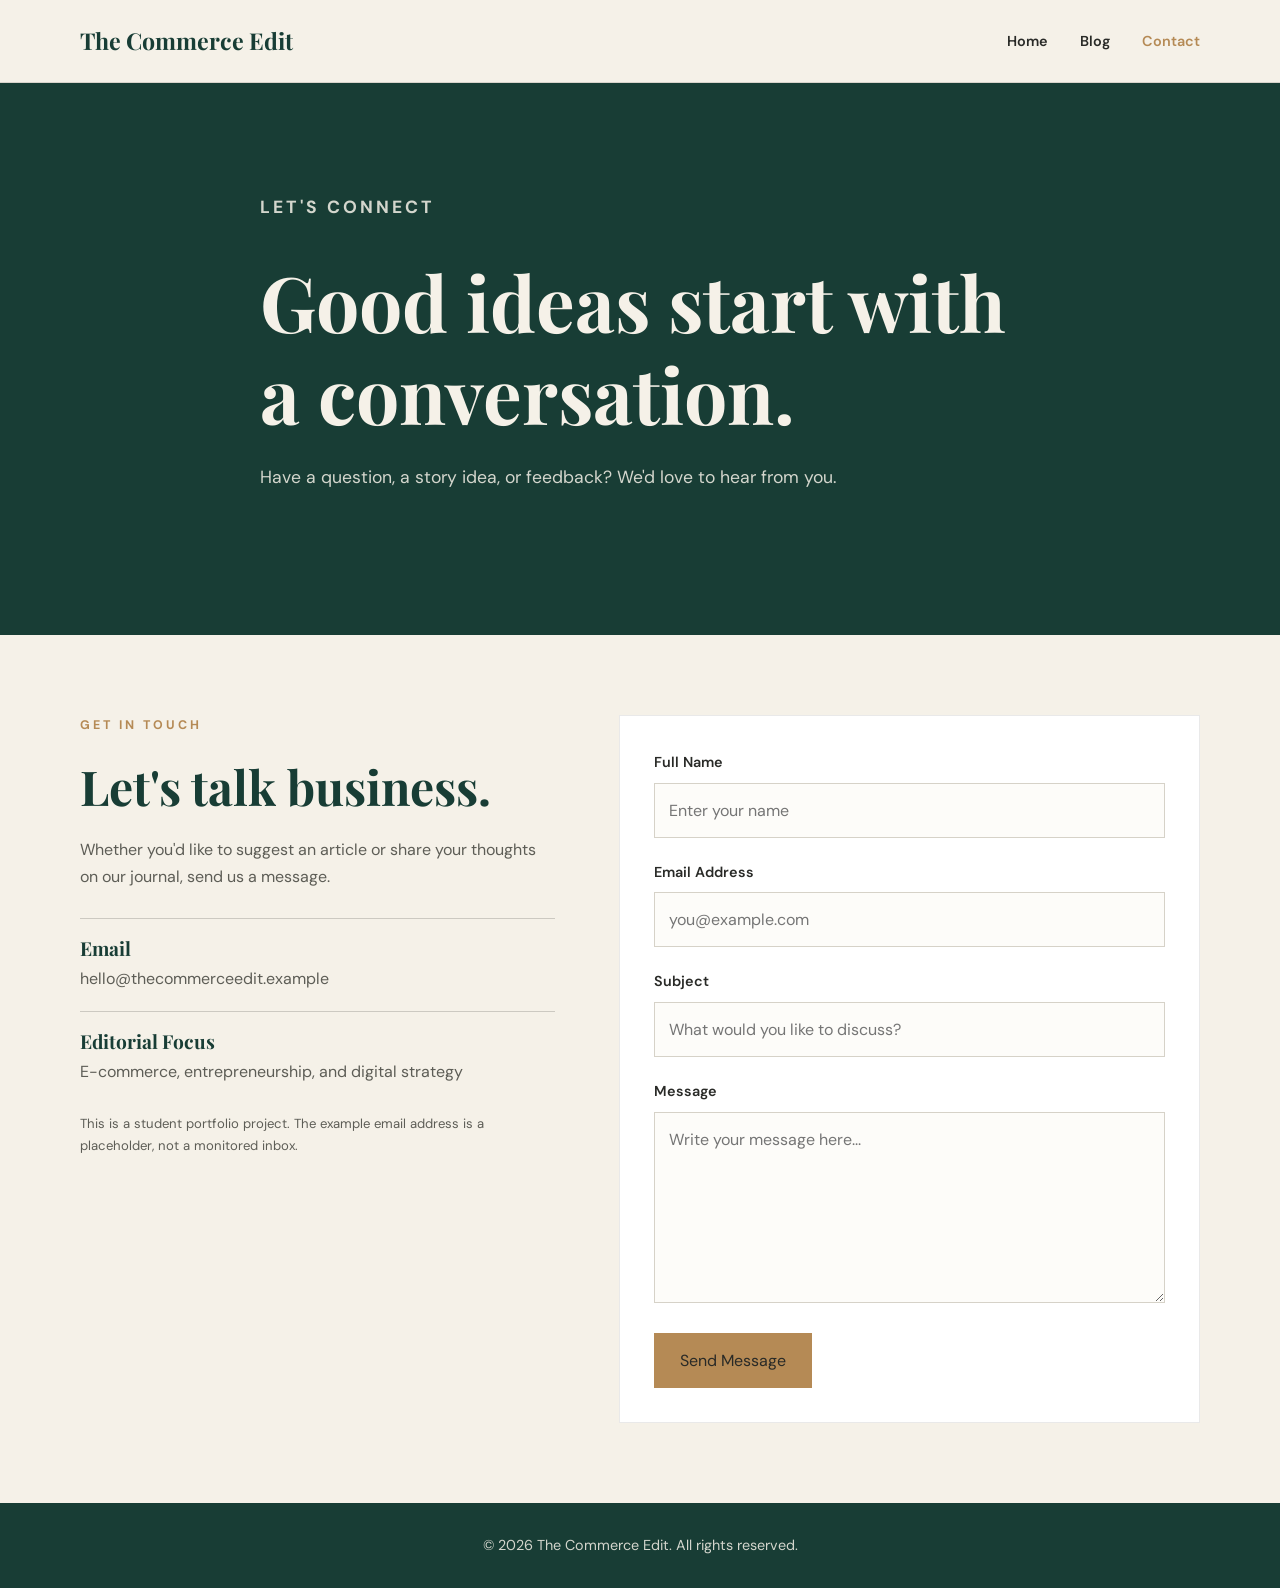
==== contact.html @ e15c84ed "Add Blog and contact page" ====
<!DOCTYPE html>
<html lang="en">
<head>
    <meta charset="UTF-8">
    <meta name="viewport" content="width=device-width, initial-scale=1.0">

    <title>Contact | The Commerce Edit</title>
    <link rel="stylesheet" href="css/style.css">
</head>
<body>

    <!-- Header -->
    <header class="site-header">
        <div class="container navbar">
            <a class="logo" href="index.html">The Commerce Edit</a>

            <nav>
                <ul class="nav-links">
                    <li><a href="index.html">Home</a></li>
                    <li><a href="blog.html">Blog</a></li>
                    <li><a class="active" href="contact.html">Contact</a></li>
                </ul>
            </nav>
        </div>
    </header>

    <main>
        <!-- Page Introduction -->
        <section class="hero">
            <div class="container hero-content">
                <p class="eyebrow">Let's Connect</p>
                <h1>Good ideas start with a conversation.</h1>
                <p>
                    Have a question, a story idea, or feedback?
                    We'd love to hear from you.
                </p>
            </div>
        </section>

        <!-- Contact Section -->
        <section class="section">
            <div class="container contact-layout">

                <div class="contact-info">
                    <p class="eyebrow">Get in Touch</p>
                    <h2>Let's talk business.</h2>
                    <p>
                        Whether you'd like to suggest an article or share
                        your thoughts on our journal, send us a message.
                    </p>

                    <div class="contact-detail">
                        <h3>Email</h3>
                        <p>hello@thecommerceedit.example</p>
                    </div>

                    <div class="contact-detail">
                        <h3>Editorial Focus</h3>
                        <p>E-commerce, entrepreneurship, and digital strategy</p>
                    </div>

                    <p class="contact-note">
                        This is a student portfolio project. The example
                        email address is a placeholder, not a monitored inbox.
                    </p>
                </div>

                <form class="contact-form" action="#" method="post">
                    <div class="form-group">
                        <label for="name">Full Name</label>
                        <input
                            type="text"
                            id="name"
                            name="name"
                            placeholder="Enter your name"
                            required
                        >
                    </div>

                    <div class="form-group">
                        <label for="email">Email Address</label>
                        <input
                            type="email"
                            id="email"
                            name="email"
                            placeholder="you@example.com"
                            required
                        >
                    </div>

                    <div class="form-group">
                        <label for="subject">Subject</label>
                        <input
                            type="text"
                            id="subject"
                            name="subject"
                            placeholder="What would you like to discuss?"
                            required
                        >
                    </div>

                    <div class="form-group">
                        <label for="message">Message</label>
                        <textarea
                            id="message"
                            name="message"
                            rows="6"
                            placeholder="Write your message here..."
                            required
                        ></textarea>
                    </div>

                    <button class="btn contact-submit" type="submit">
                        Send Message
                    </button>
                </form>

            </div>
        </section>
    </main>

    <!-- Footer -->
    <footer class="site-footer">
        <div class="container">
            <p>&copy; 2026 The Commerce Edit. All rights reserved.</p>
        </div>
    </footer>

</body>
</html>
---- css/style.css ----
/* ===== 1. Google Fonts ===== */
@import url('https://fonts.googleapis.com/css2?family=DM+Sans:wght@400;500;600;700&family=Playfair+Display:wght@500;600;700&display=swap');

/* ===== 2. Global Styles ===== */
:root {
    --forest-green: #183D35;
    --warm-ivory: #F5F1E8;
    --charcoal: #292A27;
    --muted-gold: #B58A55;
    --white: #FFFFFF;
}

* {
    margin: 0;
    padding: 0;
    box-sizing: border-box;
}

html {
    scroll-behavior: smooth;
}

body {
    font-family: 'DM Sans', sans-serif;
    background-color: var(--warm-ivory);
    color: var(--charcoal);
    line-height: 1.7;
}

h1, h2, h3 {
    font-family: 'Playfair Display', serif;
    line-height: 1.2;
}

a {
    color: inherit;
    text-decoration: none;
}

img {
    display: block;
    max-width: 100%;
}

.container {
    width: min(1120px, 90%);
    margin-inline: auto;
}

/* ===== 3. Header and Navigation ===== */
.site-header {
    background-color: var(--warm-ivory);
    border-bottom: 1px solid rgba(41, 42, 39, 0.15);
}

.navbar {
    min-height: 82px;
    display: flex;
    justify-content: space-between;
    align-items: center;
    gap: 24px;
}

.logo {
    font-family: 'Playfair Display', serif;
    font-size: 1.45rem;
    font-weight: 700;
    color: var(--forest-green);
}

.nav-links {
    display: flex;
    align-items: center;
    gap: 32px;
    list-style: none;
}

.nav-links a {
    font-size: 0.9rem;
    font-weight: 600;
    transition: color 0.2s ease;
}

.nav-links a:hover,
.nav-links a.active {
    color: var(--muted-gold);
}

/* ===== 4. Home Hero ===== */
.hero {
    background-color: var(--forest-green);
    color: var(--warm-ivory);
    padding: 110px 0;
}

.hero-content {
    max-width: 760px;
}

.eyebrow {
    color: var(--muted-gold);
    text-transform: uppercase;
    letter-spacing: 3px;
    font-size: 0.78rem;
    font-weight: 700;
    margin-bottom: 22px;
}

.hero h1 {
    font-size: clamp(2.8rem, 6vw, 5.3rem);
    margin-bottom: 24px;
}

.hero p {
    max-width: 600px;
    font-size: 1.1rem;
    color: rgba(245, 241, 232, 0.85);
    margin-bottom: 32px;
}

/* ===== 5. Buttons ===== */
.btn {
    display: inline-block;
    padding: 13px 25px;
    background-color: var(--muted-gold);
    color: var(--charcoal);
    font-weight: 700;
    border: 1px solid var(--muted-gold);
    transition: 0.2s ease;
}

.btn:hover {
    background-color: transparent;
    color: var(--warm-ivory);
}

/* ===== 6. General Sections ===== */
.section {
    padding: 80px 0;
}

.section-heading {
    max-width: 650px;
    margin-bottom: 38px;
}

.section-heading h2 {
    font-size: clamp(2rem, 4vw, 3rem);
    color: var(--forest-green);
    margin-bottom: 14px;
}

.section-heading p {
    color: #66665F;
}

/* ===== 7. Footer ===== */
.site-footer {
    background-color: var(--forest-green);
    color: var(--warm-ivory);
    padding: 30px 0;
    text-align: center;
}

.site-footer p {
    font-size: 0.9rem;
    opacity: 0.85;
}

/* ===== 8. Responsive Layout ===== */
@media (max-width: 600px) {
    .navbar {
        padding: 18px 0;
        flex-direction: column;
        gap: 12px;
    }

    .nav-links {
        gap: 22px;
        flex-wrap: wrap;
        justify-content: center;
    }

    .hero {
        padding: 75px 0;
    }

    .section {
        padding: 55px 0;
    }
}



/* ===== Blog Article Cards ===== */
.article-grid {
    display: grid;
    grid-template-columns: repeat(2, minmax(0, 1fr));
    gap: 32px;
}

.article-card {
    background-color: #FFFFFF;
    border: 1px solid rgba(41, 42, 39, 0.1);
    overflow: hidden;
    transition: transform 0.25s ease, box-shadow 0.25s ease;
}

.article-card:hover {
    transform: translateY(-5px);
    box-shadow: 0 12px 28px rgba(24, 61, 53, 0.1);
}

.article-card img {
    width: 100%;
    height: 250px;
    object-fit: cover;
}

.article-content {
    padding: 26px;
}

.article-category {
    color: #936A36;
    font-size: 0.75rem;
    font-weight: 700;
    text-transform: uppercase;
    letter-spacing: 1.5px;
    margin-bottom: 12px;
}

.article-card h3 {
    color: var(--forest-green);
    font-size: 1.6rem;
    margin-bottom: 12px;
}

.article-date {
    color: #77776F;
    font-size: 0.8rem;
    margin-bottom: 16px;
}

.article-preview {
    color: #5D5D56;
    font-size: 0.95rem;
}

@media (max-width: 700px) {
    .article-grid {
        grid-template-columns: 1fr;
    }

    .article-card img {
        height: 230px;
    }
}



/* ===== Contact Page ===== */
.contact-layout {
    display: grid;
    grid-template-columns: 0.9fr 1.1fr;
    gap: 64px;
    align-items: start;
}

.contact-info h2 {
    font-size: clamp(2rem, 4vw, 3rem);
    color: var(--forest-green);
    margin-bottom: 20px;
}

.contact-info > p:not(.eyebrow) {
    color: #5D5D56;
    margin-bottom: 28px;
}

.contact-detail {
    border-top: 1px solid rgba(41, 42, 39, 0.2);
    padding: 18px 0;
}

.contact-detail h3 {
    color: var(--forest-green);
    font-size: 1.2rem;
    margin-bottom: 5px;
}

.contact-detail p {
    color: #5D5D56;
    overflow-wrap: anywhere;
}

.contact-info .contact-note {
    font-size: 0.82rem;
    margin-top: 10px;
}

.contact-form {
    background-color: #FFFFFF;
    padding: 34px;
    border: 1px solid rgba(41, 42, 39, 0.1);
}

.form-group {
    margin-bottom: 22px;
}

.form-group label {
    display: block;
    font-weight: 600;
    font-size: 0.9rem;
    margin-bottom: 8px;
}

.form-group input,
.form-group textarea {
    width: 100%;
    padding: 13px 14px;
    border: 1px solid #D6D2C8;
    background-color: #FDFCF9;
    color: var(--charcoal);
    font: inherit;
    border-radius: 0;
}

.form-group input:focus,
.form-group textarea:focus {
    outline: 2px solid var(--muted-gold);
    outline-offset: 2px;
}

.form-group textarea {
    resize: vertical;
}

.contact-submit {
    font: inherit;
    cursor: pointer;
}

@media (max-width: 700px) {
    .contact-layout {
        grid-template-columns: 1fr;
        gap: 35px;
    }

    .contact-form {
        padding: 22px;
    }
}
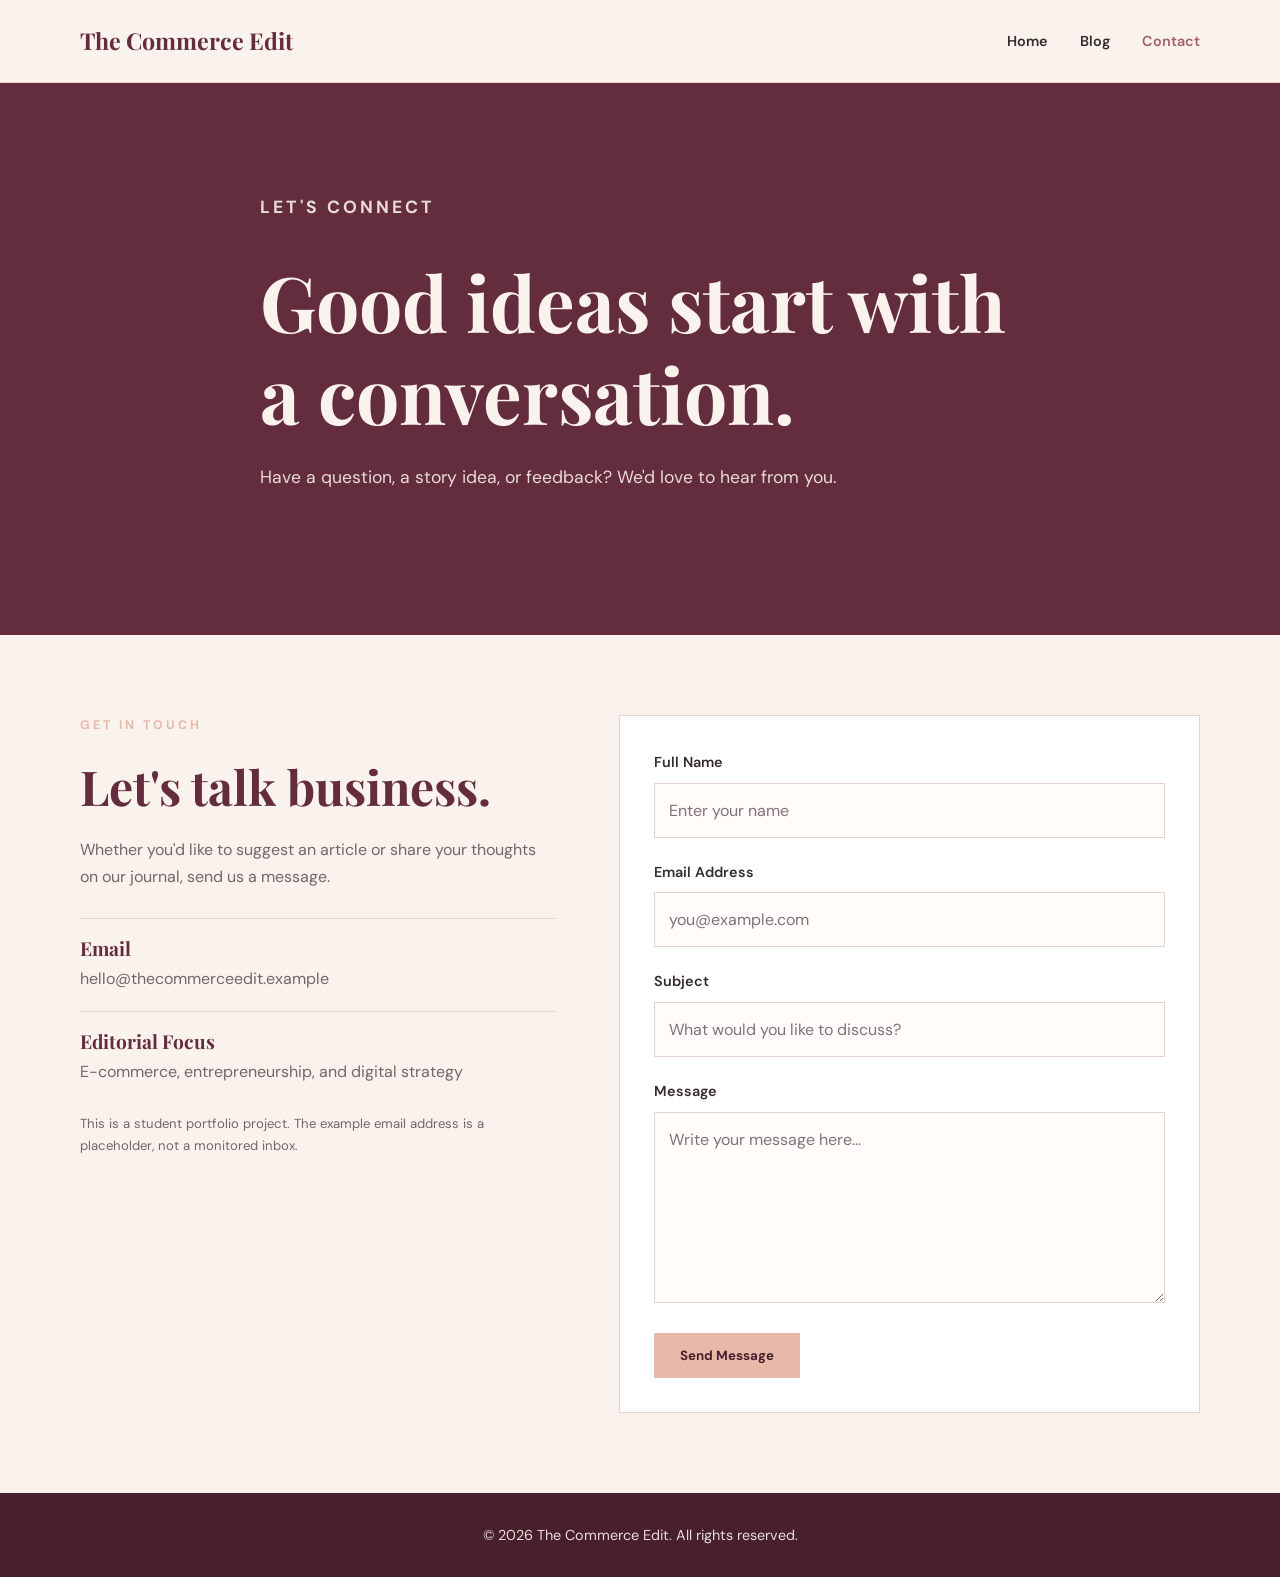
==== commit 79ed4566: "Fix contact form submission behavior" ====
--- a/contact.html
+++ b/contact.html
@@ -66,7 +66,7 @@
                     </p>
                 </div>
 
-                <form class="contact-form" action="#" method="post">
+               <form class="contact-form" id = "contactForm">
                     <div class="form-group">
                         <label for="name">Full Name</label>
                         <input
@@ -127,5 +127,19 @@
         </div>
     </footer>
 
+    
+<script>
+    document.getElementById("contactForm").addEventListener("submit", function(event) {
+        event.preventDefault();
+
+        if (this.checkValidity()) {
+            alert("Thank you for contacting The Commerce Edit!");
+            this.reset();
+        }
+    });
+</script>
+
+
+
 </body>
 </html>
--- a/css/style.css
+++ b/css/style.css
@@ -2,15 +2,25 @@
 /* ===== 1. Google Fonts ===== */
 @import url('https://fonts.googleapis.com/css2?family=DM+Sans:wght@400;500;600;700&family=Playfair+Display:wght@500;600;700&display=swap');
 
-/* ===== 2. Global Styles ===== */
+
+/* ===== 2. Color Theme ===== */
 :root {
-    --forest-green: #183D35;
-    --warm-ivory: #F5F1E8;
-    --charcoal: #292A27;
-    --muted-gold: #B58A55;
+    --forest-green: #642D3D;
+    --warm-ivory: #FAF2ED;
+    --charcoal: #332C2D;
+    --muted-gold: #C28B78;
     --white: #FFFFFF;
-}
-
+
+    --burgundy-dark: #48202D;
+    --blush: #F0DDD5;
+    --rose-accent: #A65F68;
+    --soft-border: #E5D3CD;
+    --muted-text: #75666A;
+    --light-surface: #FFFCFA;
+}
+
+
+/* ===== 3. Global Styles ===== */
 * {
     margin: 0;
     padding: 0;
@@ -28,7 +38,9 @@
     line-height: 1.7;
 }
 
-h1, h2, h3 {
+h1,
+h2,
+h3 {
     font-family: 'Playfair Display', serif;
     line-height: 1.2;
 }
@@ -48,10 +60,11 @@
     margin-inline: auto;
 }
 
-/* ===== 3. Header and Navigation ===== */
+
+/* ===== 4. Header and Navigation ===== */
 .site-header {
     background-color: var(--warm-ivory);
-    border-bottom: 1px solid rgba(41, 42, 39, 0.15);
+    border-bottom: 1px solid var(--soft-border);
 }
 
 .navbar {
@@ -84,10 +97,11 @@
 
 .nav-links a:hover,
 .nav-links a.active {
-    color: var(--muted-gold);
-}
-
-/* ===== 4. Home Hero ===== */
+    color: var(--rose-accent);
+}
+
+
+/* ===== 5. Hero Sections ===== */
 .hero {
     background-color: var(--forest-green);
     color: var(--warm-ivory);
@@ -99,7 +113,7 @@
 }
 
 .eyebrow {
-    color: var(--muted-gold);
+    color: #E8B9A9;
     text-transform: uppercase;
     letter-spacing: 3px;
     font-size: 0.78rem;
@@ -115,27 +129,40 @@
 .hero p {
     max-width: 600px;
     font-size: 1.1rem;
-    color: rgba(245, 241, 232, 0.85);
+    color: rgba(250, 242, 237, 0.88);
     margin-bottom: 32px;
 }
 
-/* ===== 5. Buttons ===== */
+
+/* ===== 6. Buttons ===== */
 .btn {
     display: inline-block;
     padding: 13px 25px;
-    background-color: var(--muted-gold);
-    color: var(--charcoal);
+    background-color: #E8B9A9;
+    color: var(--burgundy-dark);
     font-weight: 700;
-    border: 1px solid var(--muted-gold);
-    transition: 0.2s ease;
+    border: 1px solid #E8B9A9;
+    font-family: 'DM Sans', sans-serif;
+    transition: background-color 0.2s ease,
+                color 0.2s ease,
+                border-color 0.2s ease;
 }
 
 .btn:hover {
-    background-color: transparent;
+    background-color: var(--burgundy-dark);
+    border-color: var(--warm-ivory);
     color: var(--warm-ivory);
 }
 
-/* ===== 6. General Sections ===== */
+.btn:focus-visible,
+.nav-links a:focus-visible,
+.logo:focus-visible {
+    outline: 2px solid var(--rose-accent);
+    outline-offset: 4px;
+}
+
+
+/* ===== 7. General Sections ===== */
 .section {
     padding: 80px 0;
 }
@@ -152,12 +179,13 @@
 }
 
 .section-heading p {
-    color: #66665F;
-}
-
-/* ===== 7. Footer ===== */
+    color: var(--muted-text);
+}
+
+
+/* ===== 8. Footer ===== */
 .site-footer {
-    background-color: var(--forest-green);
+    background-color: var(--burgundy-dark);
     color: var(--warm-ivory);
     padding: 30px 0;
     text-align: center;
@@ -165,35 +193,11 @@
 
 .site-footer p {
     font-size: 0.9rem;
-    opacity: 0.85;
-}
-
-/* ===== 8. Responsive Layout ===== */
-@media (max-width: 600px) {
-    .navbar {
-        padding: 18px 0;
-        flex-direction: column;
-        gap: 12px;
-    }
-
-    .nav-links {
-        gap: 22px;
-        flex-wrap: wrap;
-        justify-content: center;
-    }
-
-    .hero {
-        padding: 75px 0;
-    }
-
-    .section {
-        padding: 55px 0;
-    }
-}
-
-
-
-/* ===== Blog Article Cards ===== */
+    opacity: 0.9;
+}
+
+
+/* ===== 9. Blog Article Grid ===== */
 .article-grid {
     display: grid;
     grid-template-columns: repeat(2, minmax(0, 1fr));
@@ -201,15 +205,16 @@
 }
 
 .article-card {
-    background-color: #FFFFFF;
-    border: 1px solid rgba(41, 42, 39, 0.1);
+    background-color: var(--white);
+    border: 1px solid var(--soft-border);
     overflow: hidden;
-    transition: transform 0.25s ease, box-shadow 0.25s ease;
+    transition: transform 0.25s ease,
+                box-shadow 0.25s ease;
 }
 
 .article-card:hover {
     transform: translateY(-5px);
-    box-shadow: 0 12px 28px rgba(24, 61, 53, 0.1);
+    box-shadow: 0 12px 28px rgba(100, 45, 61, 0.12);
 }
 
 .article-card img {
@@ -223,7 +228,7 @@
 }
 
 .article-category {
-    color: #936A36;
+    color: var(--rose-accent);
     font-size: 0.75rem;
     font-weight: 700;
     text-transform: uppercase;
@@ -238,29 +243,18 @@
 }
 
 .article-date {
-    color: #77776F;
+    color: var(--muted-text);
     font-size: 0.8rem;
     margin-bottom: 16px;
 }
 
 .article-preview {
-    color: #5D5D56;
+    color: var(--muted-text);
     font-size: 0.95rem;
 }
 
-@media (max-width: 700px) {
-    .article-grid {
-        grid-template-columns: 1fr;
-    }
-
-    .article-card img {
-        height: 230px;
-    }
-}
-
-
-
-/* ===== Contact Page ===== */
+
+/* ===== 10. Contact Page ===== */
 .contact-layout {
     display: grid;
     grid-template-columns: 0.9fr 1.1fr;
@@ -275,12 +269,12 @@
 }
 
 .contact-info > p:not(.eyebrow) {
-    color: #5D5D56;
+    color: var(--muted-text);
     margin-bottom: 28px;
 }
 
 .contact-detail {
-    border-top: 1px solid rgba(41, 42, 39, 0.2);
+    border-top: 1px solid var(--soft-border);
     padding: 18px 0;
 }
 
@@ -291,7 +285,7 @@
 }
 
 .contact-detail p {
-    color: #5D5D56;
+    color: var(--muted-text);
     overflow-wrap: anywhere;
 }
 
@@ -300,10 +294,12 @@
     margin-top: 10px;
 }
 
+
+/* ===== 11. Contact Form ===== */
 .contact-form {
-    background-color: #FFFFFF;
+    background-color: var(--white);
     padding: 34px;
-    border: 1px solid rgba(41, 42, 39, 0.1);
+    border: 1px solid var(--soft-border);
 }
 
 .form-group {
@@ -321,16 +317,21 @@
 .form-group textarea {
     width: 100%;
     padding: 13px 14px;
-    border: 1px solid #D6D2C8;
-    background-color: #FDFCF9;
+    border: 1px solid var(--soft-border);
+    background-color: var(--light-surface);
     color: var(--charcoal);
     font: inherit;
     border-radius: 0;
 }
 
+.form-group input::placeholder,
+.form-group textarea::placeholder {
+    color: #817176;
+}
+
 .form-group input:focus,
 .form-group textarea:focus {
-    outline: 2px solid var(--muted-gold);
+    outline: 2px solid var(--rose-accent);
     outline-offset: 2px;
 }
 
@@ -339,11 +340,40 @@
 }
 
 .contact-submit {
-    font: inherit;
     cursor: pointer;
 }
 
+
+/* ===== 12. Responsive Layout ===== */
 @media (max-width: 700px) {
+    .navbar {
+        padding: 18px 0;
+        flex-direction: column;
+        gap: 12px;
+    }
+
+    .nav-links {
+        gap: 22px;
+        flex-wrap: wrap;
+        justify-content: center;
+    }
+
+    .hero {
+        padding: 75px 0;
+    }
+
+    .section {
+        padding: 55px 0;
+    }
+
+    .article-grid {
+        grid-template-columns: 1fr;
+    }
+
+    .article-card img {
+        height: 230px;
+    }
+
     .contact-layout {
         grid-template-columns: 1fr;
         gap: 35px;
@@ -353,3 +383,21 @@
         padding: 22px;
     }
 }
+
+
+/* ===== 13. Reduced Motion Accessibility ===== */
+@media (prefers-reduced-motion: reduce) {
+    html {
+        scroll-behavior: auto;
+    }
+
+    *,
+    *::before,
+    *::after {
+        transition-duration: 0.01ms !important;
+        animation-duration: 0.01ms !important;
+        animation-iteration-count: 1 !important;
+        scroll-behavior: auto !important;
+    }
+}
+
